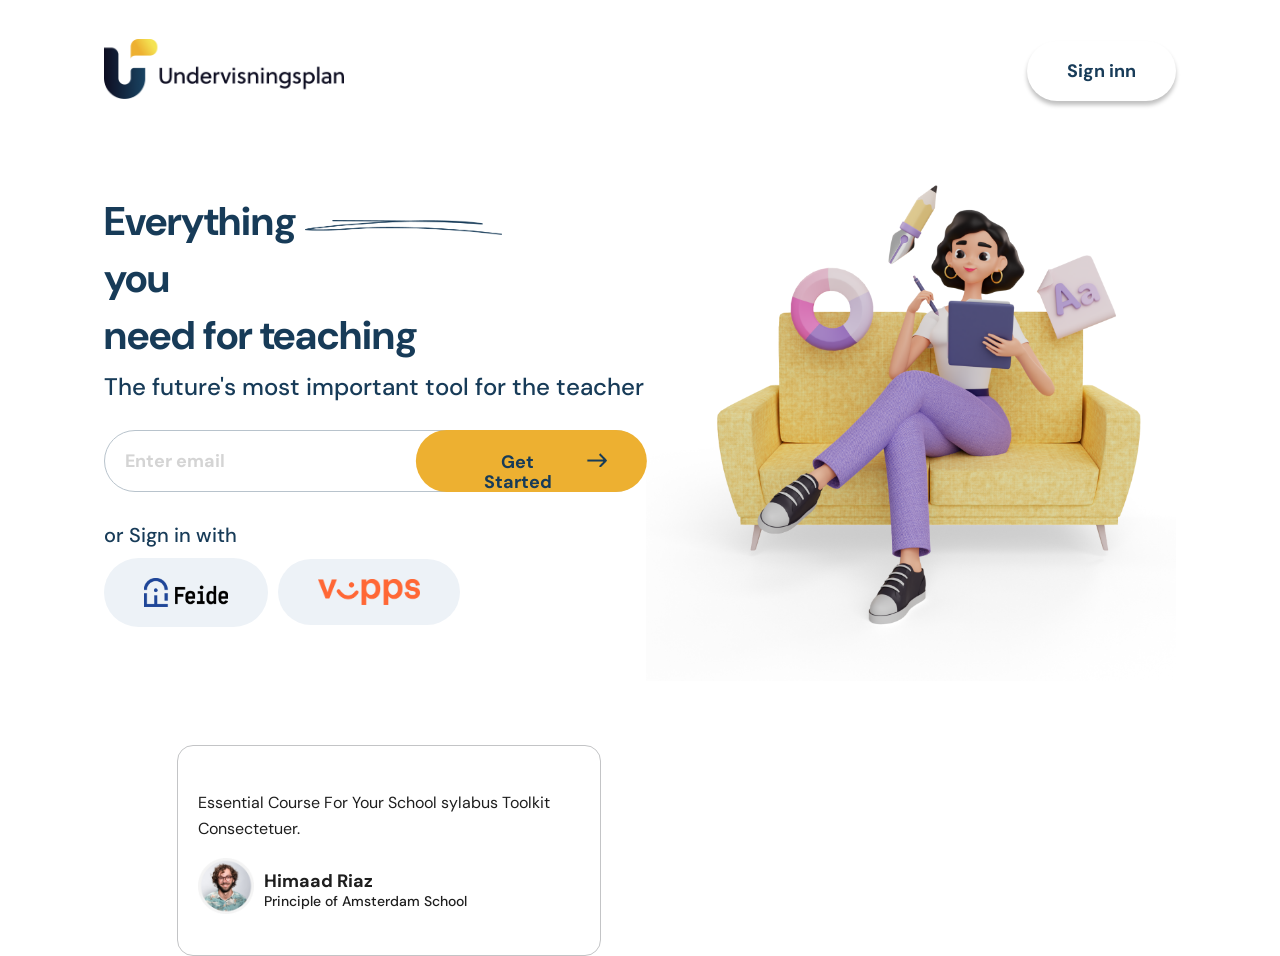
==== index.html @ 9f9140a8 "WIP: Responsive design" ====
<!DOCTYPE html>
<html>
    <head>
        <meta charset="utf-8">
        <meta http-equiv="X-UA-Compatible" content="IE=edge">
        <title>Undervisioning</title>
        <meta name="description" content="">
        <meta name="viewport" content="width=device-width, initial-scale=1">
        <link rel="stylesheet" href="assets/css/style.css">
        <link rel="icon" href="assets/images/Group.png">
    </head>
    <body>
        <header class="header">
            <div class="header-logo">
                <img src="assets/images/header_logo.png" alt="signin"/>
            </div>
            <div class="sign-in">
                <button>
                    Sign inn
                </button>
            </div>
        </header>
        <div class="container">
            <div class="container-img">
                <img src="assets/images/7450330.png" alt="7450330">
                <div class="card">
                    <p>
                        Essential Course For Your School sylabus Toolkit Consectetuer.
                    </p>
                    <div class="principle-avatar">
                        <div class="card-avatar-img">
                            <img src="assets/images/Ellipse_3.png" alt="avatar">
                        </div>
                        <div class="card-avatar">
                            <p>
                                Himaad Riaz
                            </p>
                            <p>
                                Principle of Amsterdam School
                            </p>
                        </div>
                    </div>
        
                </div>
            </div>
            <div class="everything-div">
                <div>
                    <p class="everything-text">
                        Everything
                        <span>
                            <img src="assets/images/Vector.png" alt="vector" class="vector"/>
                        </span>
                    </p>
                </div>
                <p class="everything-text">
                    you
                </p>
                <p class="everything-text">
                    need for teaching
                </p>
                <div class="future-text">
                    The future's most important tool for the teacher
                </div>
                <div class="get-started">
                    <input type="email" placeholder="Enter email" name="email" autocomplete="email"/>
                    <button>
                        <p>
                            Get Started
                        </p>
                        <span>
                            <img src="assets/images/arrow.png" alt="arrow"/>
                        </span>
                    </button>
                </div>
                <div class="sign-in-with-div">
                    or Sign in with
                </div>
                <div class="support-img">
                    <div class="image3-div">
                        <img src="assets/images/image 3.png" alt="image3"/>
                    </div>
                    <div class="image4-div">
                        <img src="assets/images/image 4.png" alt="image4"/>
                    </div>
                </div>
            </div>

        </div>
    </body>
</html>
---- assets/css/style.css ----
:root {
    --primary :#183C59;
    --shadow:rgba(0, 0, 0, 0.25);
    --secondary : #173B58;
}
@font-face {
    font-family: "DM Sans";
    src: url(../fonts/DMSans-VariableFont_opsz,wght.ttf);
}

/* Header CSS */

.header {
    height: 126.43px;
    display: flex;
    justify-content: space-between;
    align-items: center;
    padding: 0 96px;
    box-sizing: border-box;
}
.header-logo {
    max-width: 240px;
}
.header img {
    height: 100%;
    width: 100%;
}
.header .sign-in button {
    padding:20px 40px;
    border: 1px solid var(--secondary);
    border-radius: 56px;
    box-shadow: 0 4px 4px var(--shadow);
    font-family: 'DM Sans','Arial','sans-serif';
    font-weight: 700;
    line-height: 20px;
    font-size: 18px;
    color : var(--primary);
    border: none;
    background-color: #FFF;
}
.sign-in button:hover{
    cursor: pointer;
    background-color: var(--primary);
    color: #FFF;
}

/* Container CSS */
.container{
    display: grid;
    align-items: center;
    grid-template-columns: 1fr auto;
    grid-template-rows: auto auto;
    padding : 0 96px;
    margin: 0 auto;
}
.container-img{
    max-width: 625px;
    grid-column: 2;
    position: relative;
}
.container-img img {
    height: 100%;
    width: 100%;
}
.vector {
    max-height: 15px;
    max-width: 199px;
}
.everything-div {
    grid-column: 1;
    grid-row: 1;
}
.everything-text {
    font-family: "DM Sans", "Arial", "sans-serif";
    font-weight: 700;
    font-size: 40px;
    line-height: 57px;
    color: var(--secondary);
    margin: 0;
    position: relative;
}
.everything-text p{
    margin: 0;
}
.future-text {
    max-width: 886px;
    height: 46px;
    font-family: "DM Sans", "Arial", "sans-serif";
    font-weight: 500;
    font-size: 24px;
    line-height: 46px;
    color: var(--secondary);
    margin-bottom: 20px;
}
.get-started{
    max-height: 62px;
    max-width: 542px;

}
.get-started input {
    font-family: "DM Sans", "Arial", "sans-serif";
    font-weight: 700;
    font-size: 18px;
    line-height: 20px;
    color: var(--secondary);
    border-radius: 100px;
    border : 1px solid var(--secondary);
    height: 62px;
    width: 542px;
    box-sizing: border-box;
    padding-left: 20px;
    opacity: 30%;
}
.get-started button{
    background-color: #EDB031;
    padding: 20px 40px 18px 50px;
    border-radius: 56px;
    border: none;
    transform: translate(135%,-100%);
    display: grid;
    gap :17px;  
    align-items: center;
}
.get-started button  p {
    font-family: "DM Sans", "Arial", "sans-serif";
    font-weight: 700;
    font-size: 18px;
    line-height: 20px;
    color:var(--secondary);
    margin: 0;
    max-width: 104px;
    height: 20px;
    grid-column: 1;
}
.get-started button img{
    height: 14px;
    max-width: 20px;
}
.get-started button span {
    height: 24px;
    max-width: 24px;
    grid-column: 2;
    align-content: center;
}
.sign-in-with-div {
    font-family: "DM Sans", "Arial", "sans-serif";
    font-weight: 500;
    font-size: 20px;
    line-height: 46px;
    color: var(--secondary);
    max-width: 886px;
    height: 46px;
    margin-top:20px
}
.support-img{
    display: flex;
    align-items: center;
    gap:10px
}
.image3-div {
    max-width: 84px;
    max-height: 29px;
}
.image4-div {
    max-width: 102px;
    max-height: 26px;
}
.image3-div img {
    width:100%;
    height: 100%;
}
.image4-div img {
    width: 100%;
    height: 100%;
}
.image4-div, .image3-div {
    background-color: #EDF2F7;
    border-radius: 56px;
    padding: 20px 40px;
}
.card{
    border: 1px solid #C3C4C6;
    background-color: #FFFFFF;
    border-radius: 16px;
    padding: 28px 20px 16px 20px;
    width: 382px;
    height: 165px;
    position: absolute;
    top:611px;
    right: 575px;
}

.card p:first-of-type {
    font-family: "DM Sans", "Arial", "sans-serif";
    font-weight: 400;
    font-size: 16px;
    line-height: 26px;
    color: #1E1E1E;
}
.card-avatar-img{
    max-width: 56px;
}
.card-avatar-img img {
    height: 100%;
    width: 100%;
}
.principle-avatar {
    display: flex;
    align-items: center;
    gap: 10px;
}
.card-avatar p{
    font-family: "DM Sans", "Arial", "sans-serif";
    margin: 0px;
    color: #1E1E1E;
    line-height: 100%;
}
.card-avatar p:first-of-type{
    font-weight: 700;
    font-size: 18px;
}
.card-avatar p:last-child{
    font-weight: 500;
    font-size: 14px;
}

/* Responsive CSS */
@media screen and (max-width : 480px) { 
    .header .sign-in {
        max-width: 33.33%;
        border-radius: 33.33%;
        height: auto;
    }
    .container {
        padding: 0 10px;
    }
    .container img{
        grid-area : 2/span 2;
    }
    .container .everything-div{
        grid-area : 1/span 2;
        max-width: 33.33%;
        height: auto;
        white-space: wrap;
    }
    .container .card{
        grid-area: 3/span 2;
        justify-self: center;
    }
    .card {
        max-width: 33.33%;
    }
    .get-started input{
        max-width: 33.33%;
        height: 33.33%;
    } 
    
}
@media (min-width : 480px) and (max-width : 767px) {
    .container img {
        grid-area : 2/span 2;
        max-width: 100%;
    }
}
@media (min-width : 768px) and (max-width:991px) {
    
}
@media (min-width : 992px) and (max-width:1199px) {
    
}
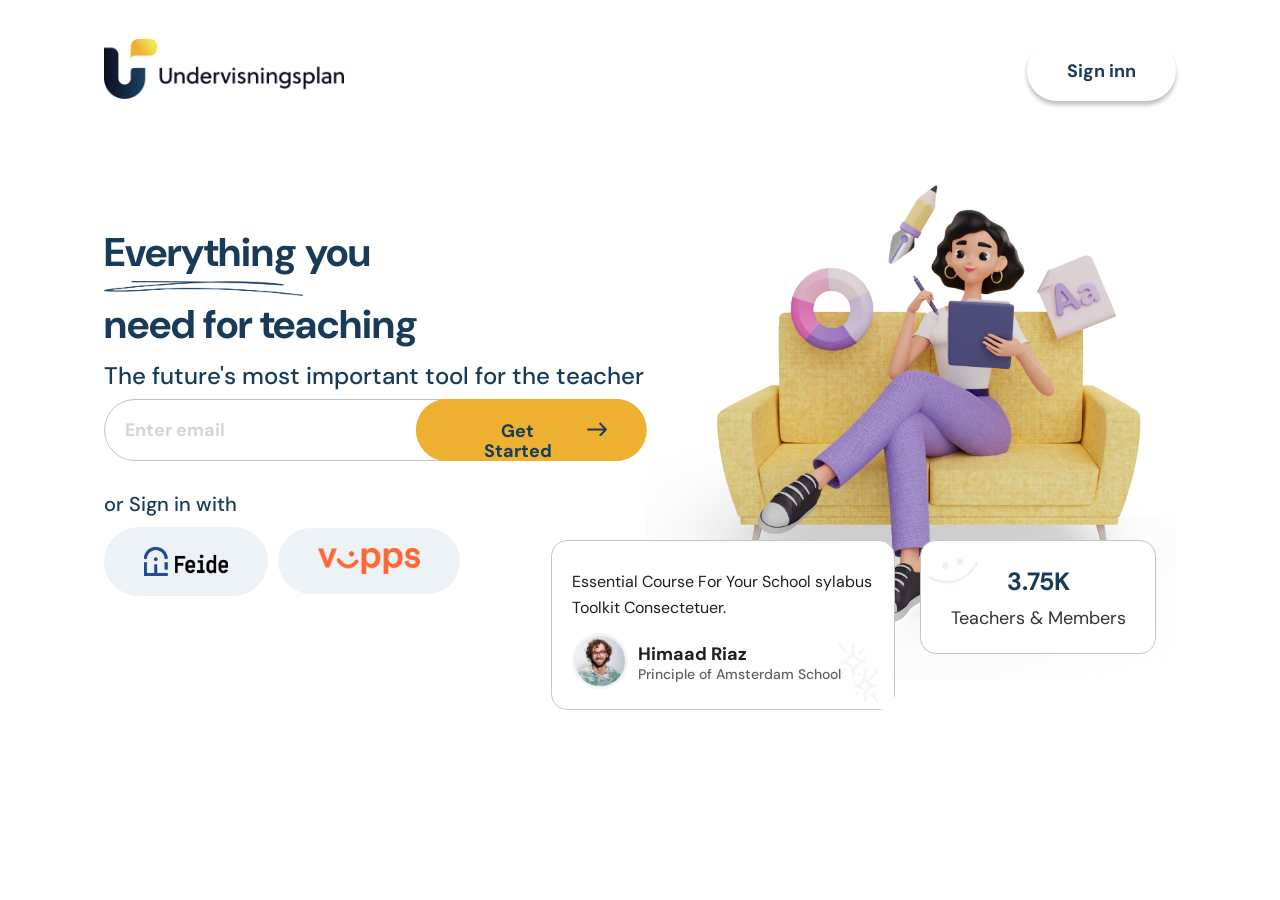
==== commit a43f1337: "Completed design for 480px size" ====
--- a/index.html
+++ b/index.html
@@ -20,46 +20,64 @@
                 </button>
             </div>
         </header>
-        <div class="container">
+        <div class="container">             
             <div class="container-img">
                 <img src="assets/images/7450330.png" alt="7450330">
-                <div class="card">
-                    <p>
-                        Essential Course For Your School sylabus Toolkit Consectetuer.
-                    </p>
-                    <div class="principle-avatar">
-                        <div class="card-avatar-img">
-                            <img src="assets/images/Ellipse_3.png" alt="avatar">
+                <div class="card-container">
+                    <div class="card">
+                        <div class="essential-course">
+                            Essential Course For Your School sylabus Toolkit Consectetuer.
                         </div>
-                        <div class="card-avatar">
-                            <p>
-                                Himaad Riaz
-                            </p>
-                            <p>
-                                Principle of Amsterdam School
-                            </p>
+                        <div class="principle-avatar">
+                            <div class="card-avatar-img">
+                                <img src="assets/images/Ellipse_3.png" alt="avatar">
+                            </div>
+                            <div class="card-avatar">
+                                <p>
+                                    Himaad Riaz
+                                </p>
+                                <p>
+                                    Principle of Amsterdam School
+                                </p>
+                            </div>
+                        </div>
+                        <div class="sketch-animation-img">
+                            <img src="assets/images/Sketch-annotation.jpg" alt="sketch">
                         </div>
                     </div>
-        
+                    <div class="followers-card">
+                        <div class="misc-img">
+                            <img src="assets/images/Misc_04.png" alt="Misc">
+                        </div>
+                        <div class="followers">                        
+                            <div class="followers-count">
+                                3.75K
+                            </div>
+                            <div class="teachers-members">
+                                Teachers & Members
+                            </div>
+                        </div>
+                    </div>
                 </div>
             </div>
+            <!-- Everything div Section -->
             <div class="everything-div">
                 <div>
                     <p class="everything-text">
                         Everything
-                        <span>
-                            <img src="assets/images/Vector.png" alt="vector" class="vector"/>
+                        <span class="everything-text">
+                            you
                         </span>
                     </p>
-                </div>
-                <p class="everything-text">
-                    you
-                </p>
-                <p class="everything-text">
-                    need for teaching
-                </p>
-                <div class="future-text">
-                    The future's most important tool for the teacher
+                    <div class="vector-div">
+                        <img src="assets/images/Vector.png" alt="vector" class="vector"/>
+                    </div>
+                    <p class="everything-text">
+                        need for teaching
+                    </p>
+                    <div class="future-text">
+                        The future's most important tool for the teacher
+                    </div>
                 </div>
                 <div class="get-started">
                     <input type="email" placeholder="Enter email" name="email" autocomplete="email"/>
@@ -84,7 +102,6 @@
                     </div>
                 </div>
             </div>
-
         </div>
     </body>
 </html>
--- a/assets/css/style.css
+++ b/assets/css/style.css
@@ -27,7 +27,6 @@
 }
 .header .sign-in button {
     padding:20px 40px;
-    border: 1px solid var(--secondary);
     border-radius: 56px;
     box-shadow: 0 4px 4px var(--shadow);
     font-family: 'DM Sans','Arial','sans-serif';
@@ -57,9 +56,19 @@
     max-width: 625px;
     grid-column: 2;
     position: relative;
+    margin: 0 auto;
+}
+.card-container{
+    position: absolute;
+    bottom: -25px;
+    left: -95px;
+    right: 20px;
+    display: flex;
+    gap: 20px;
+    justify-content: space-between;
 }
 .container-img img {
-    height: 100%;
+    height: auto;
     width: 100%;
 }
 .vector {
@@ -82,20 +91,28 @@
 .everything-text p{
     margin: 0;
 }
+.vector-div{
+    width: 199px;
+    height: 15px;
+}
+.vector-div img{
+    width: 100%;
+    height: 100%;
+}
 .future-text {
     max-width: 886px;
-    height: 46px;
     font-family: "DM Sans", "Arial", "sans-serif";
     font-weight: 500;
     font-size: 24px;
     line-height: 46px;
     color: var(--secondary);
-    margin-bottom: 20px;
-}
+}
+
+/* Email input CSS */
+
 .get-started{
-    max-height: 62px;
-    max-width: 542px;
-
+    height: 62px;
+    width: 542px;
 }
 .get-started input {
     font-family: "DM Sans", "Arial", "sans-serif";
@@ -142,6 +159,8 @@
     grid-column: 2;
     align-content: center;
 }
+
+/* Sign in with CSS */
 .sign-in-with-div {
     font-family: "DM Sans", "Arial", "sans-serif";
     font-weight: 500;
@@ -183,19 +202,25 @@
     background-color: #FFFFFF;
     border-radius: 16px;
     padding: 28px 20px 16px 20px;
-    width: 382px;
-    height: 165px;
-    position: absolute;
-    top:611px;
-    right: 575px;
-}
-
-.card p:first-of-type {
+    max-width: 382px;
+    display: flex;
+    flex-direction: column;
+    position: relative;
+    gap: 12px;
+}
+
+.essential-course {
     font-family: "DM Sans", "Arial", "sans-serif";
     font-weight: 400;
     font-size: 16px;
     line-height: 26px;
     color: #1E1E1E;
+    max-width: 302px;
+}
+.card-avatar{
+    display: flex;
+    flex-direction: column;
+    gap: 04px;
 }
 .card-avatar-img{
     max-width: 56px;
@@ -209,7 +234,7 @@
     align-items: center;
     gap: 10px;
 }
-.card-avatar p{
+.card-avatar p {
     font-family: "DM Sans", "Arial", "sans-serif";
     margin: 0px;
     color: #1E1E1E;
@@ -222,24 +247,104 @@
 .card-avatar p:last-child{
     font-weight: 500;
     font-size: 14px;
-}
+    opacity: 70%;
+}
+
+.followers-card{
+    width: 234px;
+    height: 112px;
+    background-color: #FFF;
+    border-radius: 16px;
+    border: 1px solid #C3C4C6;
+    position: relative;
+}
+.sketch-animation-img{
+    width: 72px;
+    height: 72px;
+    position: absolute;
+    right: 0;
+    bottom: 0;
+}
+.sketch-animation-img img{
+    width: 100%;
+    height: 100%;
+    object-fit: contain;
+}
+.essential-course, .principle-avatar {
+    position: relative;
+    z-index: 1;
+  }
+.misc-img{
+    width: 50px;
+    height: 50px;
+    position: relative;
+    left: 6.76px;
+    top: 5px;
+}
+.misc-img img{
+    width: 100%;
+    height: 100%;
+    object-fit: contain;
+}
+.followers{
+    display: flex;
+    flex-direction: column;
+    align-items: center;
+    gap: 8px;
+}
+.followers-count{
+    color: var(--secondary);
+    font-family: 'DM Sans', 'Arial', 'sans-serif';
+    font-size: 25px;
+    font-weight: 700;
+    height: 33px;
+    width: 69px;
+    text-align: center;
+    position:absolute;
+    top: 24px;
+    left: 82.5px;
+}
+.teachers-members{
+    width: 186px;
+    height: 23px;
+    opacity: 80%;
+    font-weight: 400;
+    font-size: 18px;
+    font-family: "DM Sans", "Arial", "sans-serif";
+    text-align: center;
+    position: absolute;
+    top:65px;
+    left: 24px;
+}
+
+
+
 
 /* Responsive CSS */
 @media screen and (max-width : 480px) { 
+    /* Header CSS */
+    .header{
+        height: auto;
+        padding: 0 10px;
+    }
+    .header-logo {
+        max-width: 50%;
+    }
     .header .sign-in {
-        max-width: 33.33%;
+        max-width: 50%;
         border-radius: 33.33%;
         height: auto;
     }
+    .header .sign-in button {
+        font-size: 15px;
+        padding: 10px 20px;
+    }
+    /* Container Image */
     .container {
         padding: 0 10px;
     }
-    .container img{
-        grid-area : 2/span 2;
-    }
     .container .everything-div{
         grid-area : 1/span 2;
-        max-width: 33.33%;
         height: auto;
         white-space: wrap;
     }
@@ -247,20 +352,55 @@
         grid-area: 3/span 2;
         justify-self: center;
     }
-    .card {
-        max-width: 33.33%;
-    }
+    .card-container {
+        position: static;
+        bottom: auto;
+        right: auto;
+        left: auto;
+    }
+    .card-container{
+        flex-direction: column;
+    }
+    /* Container Cards CSS */
+
+    /* Email Input Css */
     .get-started input{
-        max-width: 33.33%;
-        height: 33.33%;
+        width: 60%;
     } 
+    .get-started button{
+        transform: translate(150px,-61px);
+        padding: 18px;
+    }
+    .principle-avatar {
+        align-items: center;
+    }
     
 }
 @media (min-width : 480px) and (max-width : 767px) {
+    .header{
+        padding: 0px 50px;
+        height: auto;
+    }
+    .header-logo {
+        max-width: 50%;
+    }
+    .header .sign-in button {
+        padding: 15px;
+    }
     .container img {
         grid-area : 2/span 2;
         max-width: 100%;
     }
+    .card-container{
+        position: static;
+        flex-direction: column;
+        gap:15px;
+        margin-top:20px
+    }
+    .card, .followers-card{
+        max-width: 100%;
+        width: 100%;
+    }
 }
 @media (min-width : 768px) and (max-width:991px) {
     
